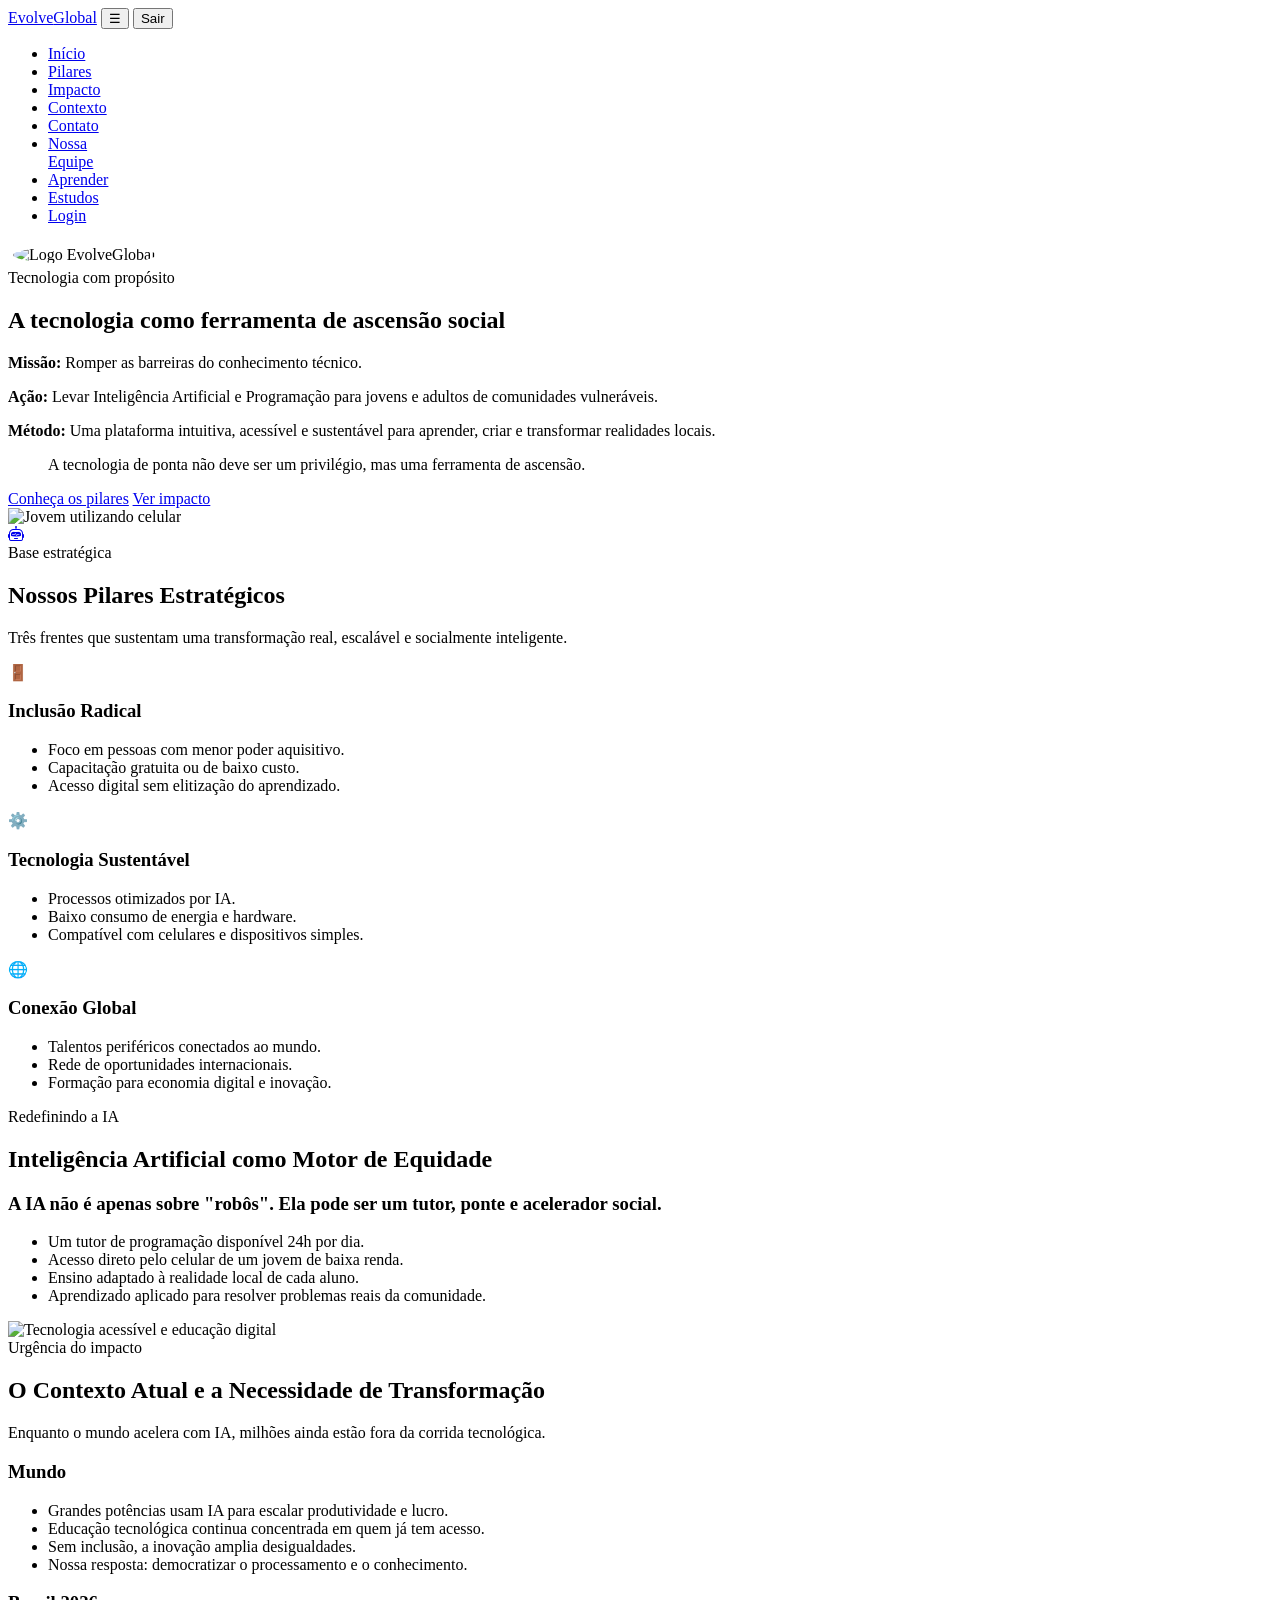
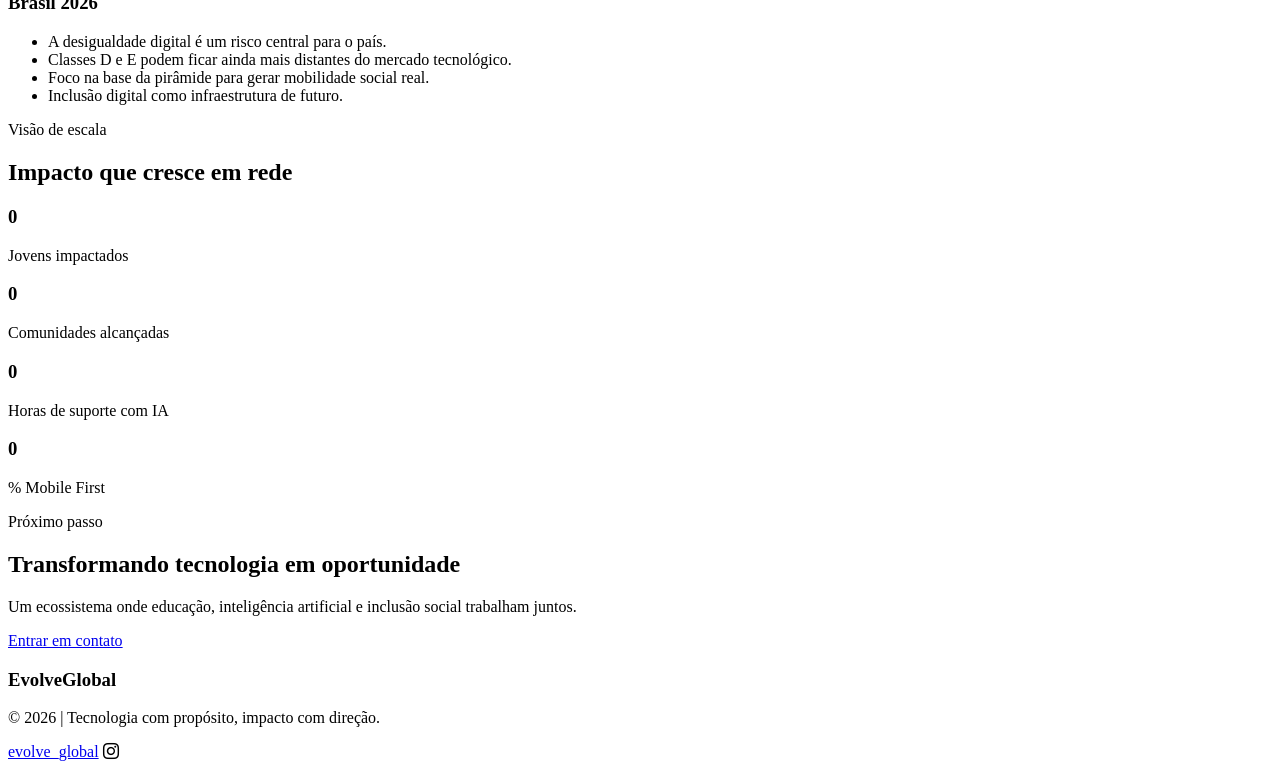
==== index.html @ a1ec90a8 "pagina da equipe do projeto" ====
<!DOCTYPE html>
<html lang="pt-BR">

<head>
  <meta charset="UTF-8">
  <meta name="viewport" content="width=device-width, initial-scale=1.0">
  <title>EvolveGlobal | Tecnologia como Ascensão Social</title>
  <link rel="stylesheet" href="css/style.css">
  <link rel="stylesheet" href="https://cdn.jsdelivr.net/npm/bootstrap-icons@1.13.1/font/bootstrap-icons.min.css">
</head>

<body>

  <!-- HEADER -->
  <header class="header">
    <div class="container nav-container">
      <a href="#inicio" class="logo">Evolve<span>Global</span></a>

      <!-- menu mobile -->
      <button class="menu-btn" id="menuBtn">☰</button>
      <button onclick="logout()" class="btn-logout">Sair</button>

      <nav class="nav" id="navMenu">
        <ul>
          <li><a href="#inicio">Início</a></li>
          <li><a href="#pilares">Pilares</a></li>
          <li><a href="#impacto">Impacto</a></li>
          <li><a href="#contexto">Contexto</a></li>
          <li><a href="#contato">Contato</a></li>
          <li><a href="criadores.html">Nossa <br> Equipe</a></li>
          <li><a href="criando.html">Aprender</a></li>
          <li><a href="estudo.html">Estudos</a></li>
          <li><a href="login.html">Login</a></li>
        </ul>
      </nav>

      <div class="img-header">
        <img src="images/foto_evolve.png" alt="Logo EvolveGlobal" width="90" style="border-radius: 50%; padding: 5px;">
      </div>
    </div>
  </header>

  <!-- HERO -->
  <section class="hero" id="inicio">
    <div class="hero-overlay"></div>

    <div class="container hero-grid">
      <div class="hero-content reveal">
        <span class="tag">Tecnologia com propósito</span>
        <h1>A tecnologia como ferramenta de ascensão social</h1>

        <div class="hero-info">
          <p><strong>Missão:</strong> Romper as barreiras do conhecimento técnico.</p>
          <p><strong>Ação:</strong> Levar Inteligência Artificial e Programação para jovens e adultos de comunidades
            vulneráveis.</p>
          <p><strong>Método:</strong> Uma plataforma intuitiva, acessível e sustentável para aprender, criar e
            transformar realidades locais.</p>
        </div>

        <div class="hero-line"></div>



        <blockquote>
          A tecnologia de ponta não deve ser um privilégio, mas uma ferramenta de ascensão.
        </blockquote>

        <div class="hero-buttons">
          <a href="#pilares" class="btn btn-primary">Conheça os pilares</a>
          <a href="#impacto" class="btn btn-outline">Ver impacto</a>
        </div>
      </div>

      <div class="hero-image reveal">
        <img src="images/main_image.jpeg" alt="Jovem utilizando celular">
      </div>
    </div>
  </section>

  <div class="bot">
    <a href="chat.html">
      <i class="bi bi-robot" id="robot-chat">
      </i>
    </a>
  </div>

  <!-- PILARES -->
  <section class="section pilares" id="pilares">
    <div class="container">
      <div class="section-header reveal">
        <span class="mini-tag">Base estratégica</span>
        <h2>Nossos Pilares Estratégicos</h2>
        <p>Três frentes que sustentam uma transformação real, escalável e socialmente inteligente.</p>
      </div>

      <div class="pilares-grid">
        <div class="pillar-card reveal">
          <div class="pillar-icon">🚪</div>
          <h3>Inclusão Radical</h3>
          <ul>
            <li>Foco em pessoas com menor poder aquisitivo.</li>
            <li>Capacitação gratuita ou de baixo custo.</li>
            <li>Acesso digital sem elitização do aprendizado.</li>
          </ul>
        </div>

        <div class="pillar-card reveal">
          <div class="pillar-icon">⚙️</div>
          <h3>Tecnologia Sustentável</h3>
          <ul>
            <li>Processos otimizados por IA.</li>
            <li>Baixo consumo de energia e hardware.</li>
            <li>Compatível com celulares e dispositivos simples.</li>
          </ul>
        </div>

        <div class="pillar-card reveal">
          <div class="pillar-icon">🌐</div>
          <h3>Conexão Global</h3>
          <ul>
            <li>Talentos periféricos conectados ao mundo.</li>
            <li>Rede de oportunidades internacionais.</li>
            <li>Formação para economia digital e inovação.</li>
          </ul>
        </div>
      </div>
    </div>
  </section>

  <!-- IMPACTO / IA -->
  <section class="section impacto" id="impacto">
    <div class="container impacto-grid">
      <div class="impacto-text reveal">
        <span class="mini-tag">Redefinindo a IA</span>
        <h2>Inteligência Artificial como Motor de Equidade</h2>

        <h3>
          A IA não é apenas sobre <span>"robôs"</span>.
          Ela pode ser um <strong>tutor, ponte e acelerador social</strong>.
        </h3>

        <ul>
          <li>Um tutor de programação disponível 24h por dia.</li>
          <li>Acesso direto pelo celular de um jovem de baixa renda.</li>
          <li>Ensino adaptado à realidade local de cada aluno.</li>
          <li>Aprendizado aplicado para resolver problemas reais da comunidade.</li>
        </ul>

        <!-- <a href="#contexto" class="btn btn-primary">Entender o contexto</a> -->
      </div>

      <div class="impacto-image reveal">
        <img src="images/main_image1.png" alt="Tecnologia acessível e educação digital">
      </div>
    </div>
  </section>

  <!-- CONTEXTO -->
  <section class="section contexto" id="contexto">
    <div class="container">
      <div class="section-header reveal">
        <span class="mini-tag">Urgência do impacto</span>
        <h2>O Contexto Atual e a Necessidade de Transformação</h2>
        <p>Enquanto o mundo acelera com IA, milhões ainda estão fora da corrida tecnológica.</p>
      </div>

      <div class="context-grid">
        <div class="context-card light reveal">
          <h3>Mundo</h3>
          <ul>
            <li>Grandes potências usam IA para escalar produtividade e lucro.</li>
            <li>Educação tecnológica continua concentrada em quem já tem acesso.</li>
            <li>Sem inclusão, a inovação amplia desigualdades.</li>
            <li>Nossa resposta: democratizar o processamento e o conhecimento.</li>
          </ul>
        </div>

        <div class="context-card dark reveal">
          <h3>Brasil 2026</h3>
          <ul>
            <li>A desigualdade digital é um risco central para o país.</li>
            <li>Classes D e E podem ficar ainda mais distantes do mercado tecnológico.</li>
            <li>Foco na base da pirâmide para gerar mobilidade social real.</li>
            <li>Inclusão digital como infraestrutura de futuro.</li>
          </ul>
        </div>
      </div>
    </div>
  </section>

  <!-- NÚMEROS -->
  <section class="section stats">
    <div class="container">
      <div class="section-header reveal">
        <span class="mini-tag">Visão de escala</span>
        <h2>Impacto que cresce em rede</h2>
      </div>

      <div class="stats-grid">
        <div class="stat-card reveal">
          <h3 class="counter" data-target="5000">0</h3>
          <p>Jovens impactados</p>
        </div>

        <div class="stat-card reveal">
          <h3 class="counter" data-target="120">0</h3>
          <p>Comunidades alcançadas</p>
        </div>

        <div class="stat-card reveal">
          <h3 class="counter" data-target="24">0</h3>
          <p>Horas de suporte com IA</p>
        </div>

        <div class="stat-card reveal">
          <h3 class="counter" data-target="100">0</h3>
          <p>% Mobile First</p>
        </div>
      </div>
    </div>
  </section>

  <!-- CTA -->
  <section class="cta" id="contato">
    <div class="container cta-box reveal">
      <span class="mini-tag">Próximo passo</span>
      <h2>Transformando tecnologia em oportunidade</h2>
      <p>
        Um ecossistema onde educação, inteligência artificial e inclusão social trabalham juntos.
      </p>
      <div class="cta-buttons">
        <!-- <a href="#inicio" class="btn btn-primary">Voltar ao topo</a> -->
        <a href="mailto:administrativo@evolveglobal.com" class="btn btn-outline-light">Entrar em contato</a>
      </div>
    </div>
  </section>

  <!-- REGISTER AND LOGIN -->
  <!-- <section class="login" id="log">
    <div class="container login-box reveal">
      <span class="mini-tag">Começar</span>
      <h3 id="welcomeTitle">Entre para a plataforma</h3>
      <p id="welcomeText">Faça seu cadastro para acessar nossa plataforma e começar suas atividades.</p>

      <div class="login-buttons" id="authButtons">
        <a href="cadastro.html" class="btn btn-primary">Cadastrar</a>
        <a href="login.html" class="btn btn-primary">Login</a>
      </div>
    </div>
  </section> -->

  <!-- FOOTER -->
  <footer class="footer">
    <div class="container footer-content">
      <h3>Evolve<span>Global</span></h3>
      <p>© 2026 | Tecnologia com propósito, impacto com direção.</p>
      <a href="https://www.instagram.com/evolvea_global?utm_source=ig_web_button_share_sheet&igsh=ZDNlZDc0MzIxNw==" target="_blank" rel="noopener noreferrer">evolve_global</a>
      <i class="bi bi-instagram"></i>
    </div>
  </footer>

  <script src="js/script.js"></script>
</body>

</html>
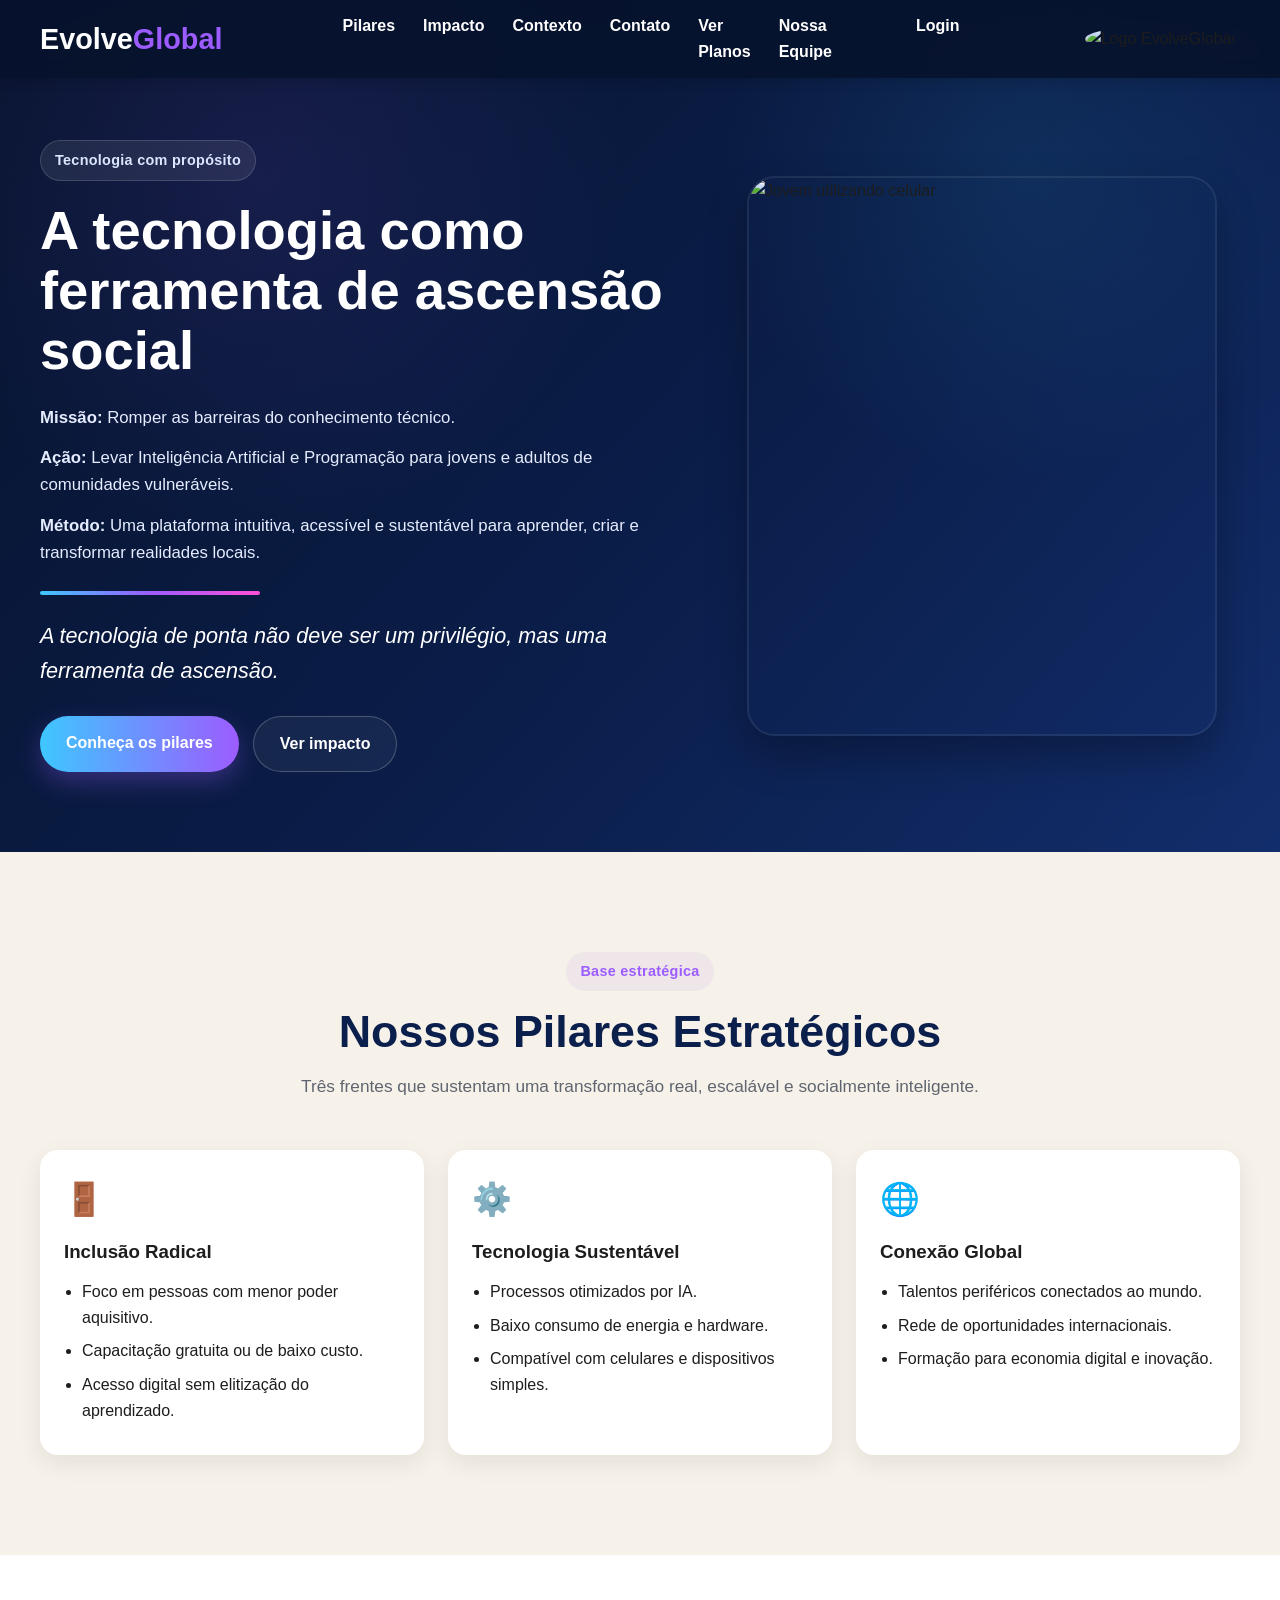
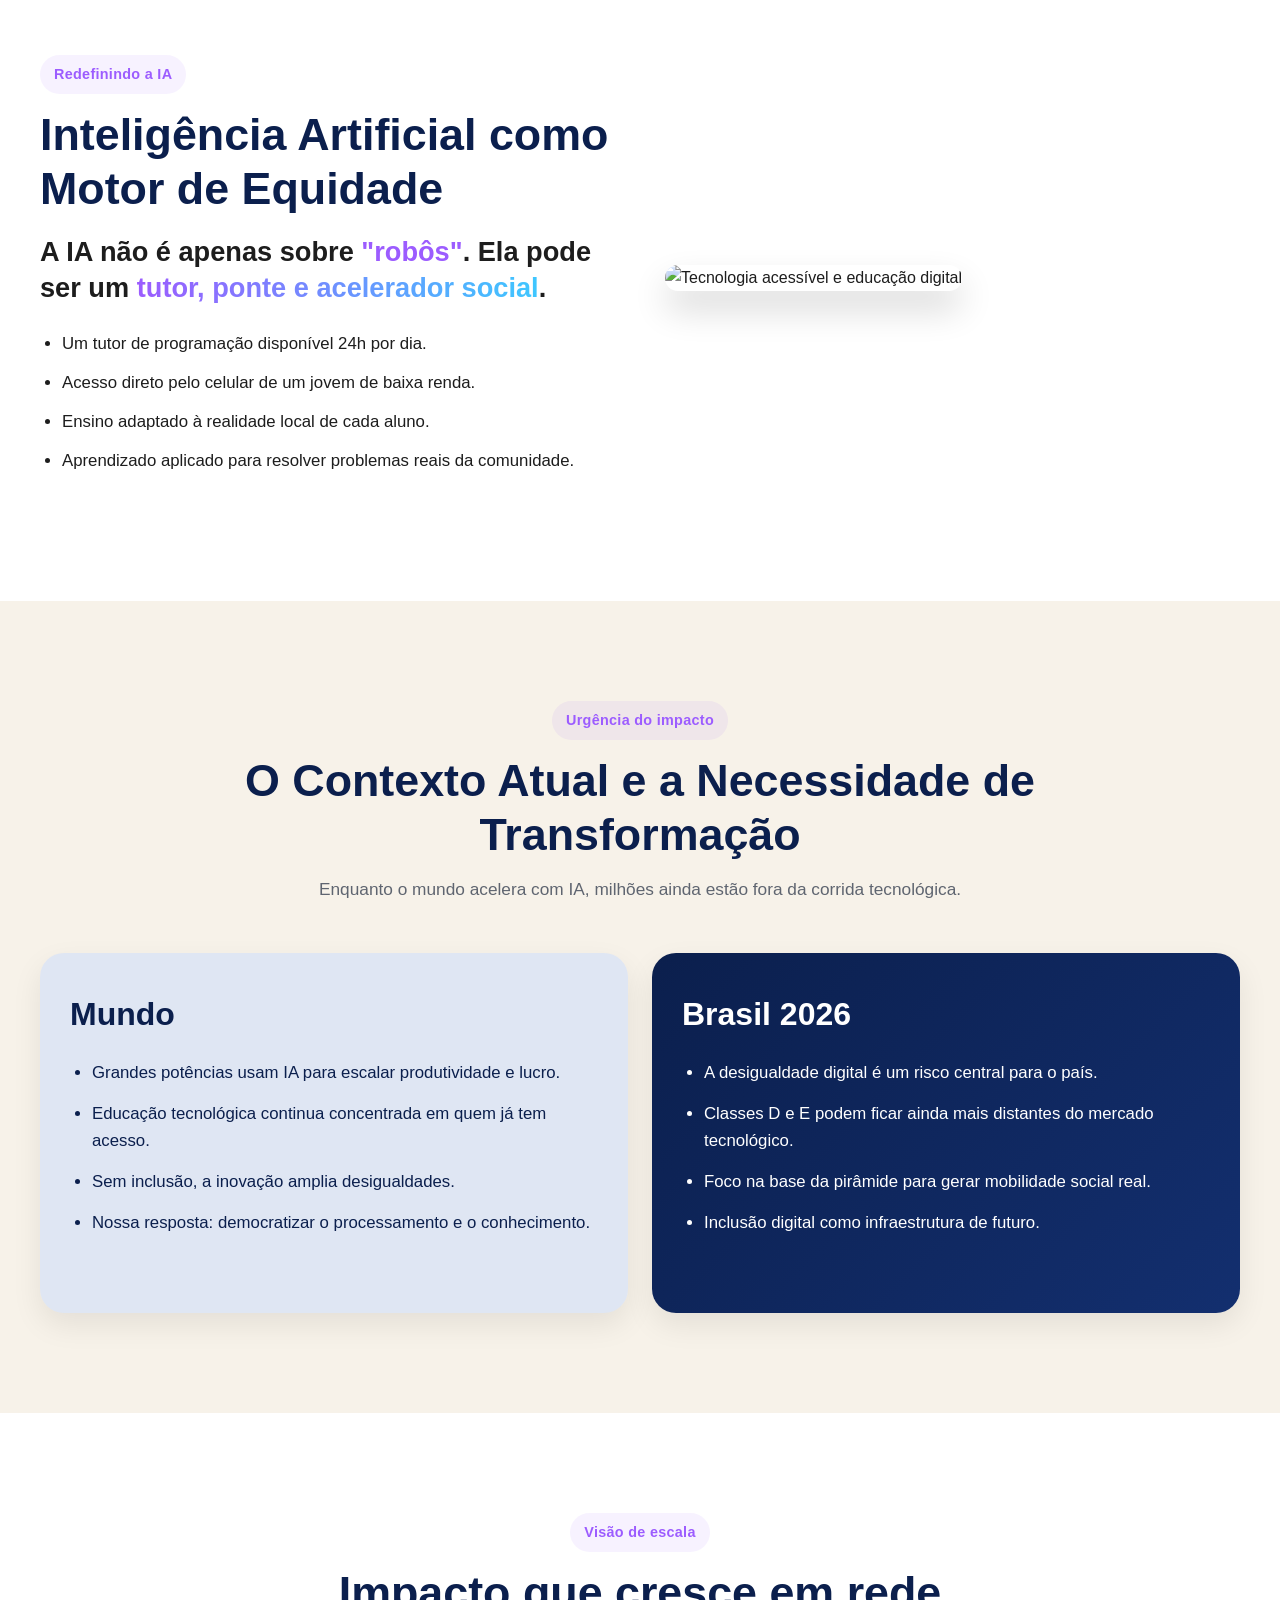
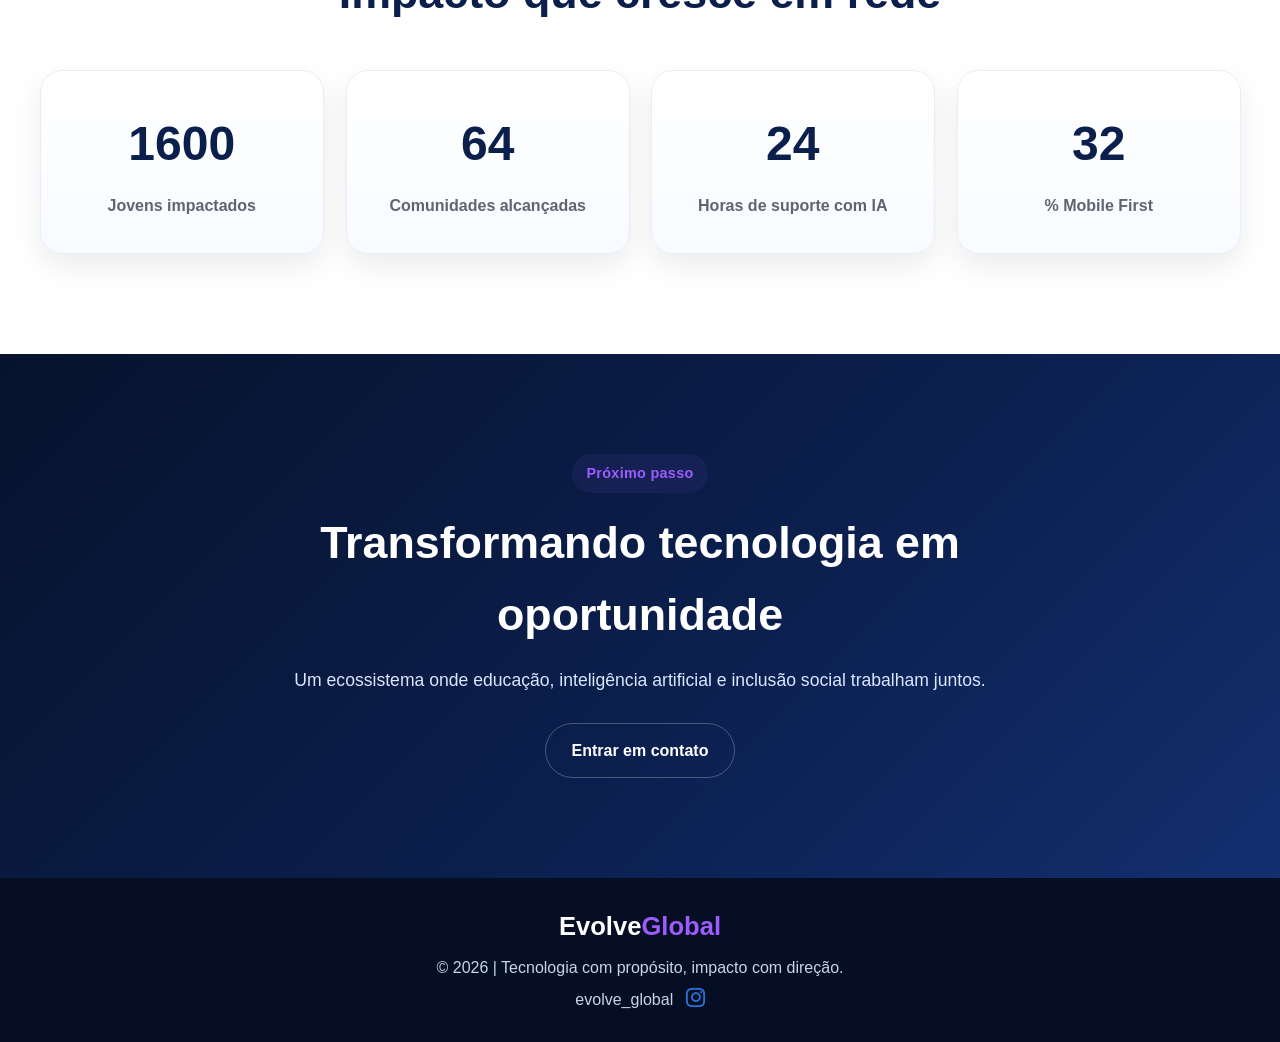
==== commit a9defbf7: "Ultimas alterações" ====
--- a/index.html
+++ b/index.html
@@ -18,18 +18,21 @@
 
       <!-- menu mobile -->
       <button class="menu-btn" id="menuBtn">☰</button>
-      <button onclick="logout()" class="btn-logout">Sair</button>
+      <div class="oculto" id="LogOut">
+         <button onclick="logout()" class="btn-logout">Sair</button>
+      </div>
 
       <nav class="nav" id="navMenu">
         <ul>
-          <li><a href="#inicio">Início</a></li>
+          <!-- <li><a href="#inicio">Início</a></li> -->
           <li><a href="#pilares">Pilares</a></li>
           <li><a href="#impacto">Impacto</a></li>
           <li><a href="#contexto">Contexto</a></li>
           <li><a href="#contato">Contato</a></li>
+          <li><a href="planos.html">Ver <br>Planos</a></li>
           <li><a href="criadores.html">Nossa <br> Equipe</a></li>
-          <li><a href="criando.html">Aprender</a></li>
-          <li><a href="estudo.html">Estudos</a></li>
+          <li><a id="LogAprender" class="oculto" href="criando.html">Aprender</a></li>
+          <li><a id="LogEstudar" class="oculto" href="estudo.html">Estudos</a></li>
           <li><a href="login.html">Login</a></li>
         </ul>
       </nav>
@@ -77,11 +80,13 @@
     </div>
   </section>
 
-  <div class="bot">
-    <a href="chat.html">
-      <i class="bi bi-robot" id="robot-chat">
-      </i>
-    </a>
+  <div class="oculto" id="LogBot">
+    <div class="bot">
+      <a href="chat.html">
+        <i class="bi bi-robot" id="robot-chat">
+        </i>
+      </a>
+    </div>
   </div>
 
   <!-- PILARES -->
@@ -235,6 +240,55 @@
     </div>
   </section>
 
+  <!-- DOAÇÃO
+<section class="section donation" id="doacao">
+  <div class="container donation-box reveal">
+    <span class="mini-tag">Faça parte da transformação</span>
+
+    <h2>Ajude a democratizar a tecnologia</h2>
+
+    <p>
+      Sua contribuição permite que jovens e adultos de comunidades
+      vulneráveis tenham acesso gratuito à programação, inteligência
+      artificial e oportunidades na economia digital.
+    </p>
+
+    <div class="donation-cards">
+      <div class="donation-card">
+        <h3>💙 R$ 20</h3>
+        <p>Ajuda a manter materiais de estudo disponíveis na plataforma.</p>
+      </div>
+
+      <div class="donation-card">
+        <h3>💚 R$ 50</h3>
+        <p>Contribui para a criação de novos conteúdos e atividades.</p>
+      </div>
+
+      <div class="donation-card">
+        <h3>🚀 R$ 100+</h3>
+        <p>Auxilia na expansão do projeto para mais comunidades e alunos.</p>
+      </div>
+    </div>
+
+    <div class="donation-buttons">
+      <a href="#" class="btn btn-primary">
+        <i class="bi bi-heart-fill"></i>
+        Fazer uma doação
+      </a>
+
+      <a href="#" class="btn btn-outline-light">
+        <i class="bi bi-qr-code"></i>
+        Doar via PIX
+      </a>
+    </div>
+
+    <p class="donation-footer">
+      Cada contribuição fortalece nossa missão de transformar tecnologia
+      em ascensão social.
+    </p>
+  </div>
+</section> -->
+
   <!-- REGISTER AND LOGIN -->
   <!-- <section class="login" id="log">
     <div class="container login-box reveal">
@@ -254,7 +308,8 @@
     <div class="container footer-content">
       <h3>Evolve<span>Global</span></h3>
       <p>© 2026 | Tecnologia com propósito, impacto com direção.</p>
-      <a href="https://www.instagram.com/evolvea_global?utm_source=ig_web_button_share_sheet&igsh=ZDNlZDc0MzIxNw==" target="_blank" rel="noopener noreferrer">evolve_global</a>
+      <a href="https://www.instagram.com/evolvea_global?utm_source=ig_web_button_share_sheet&igsh=ZDNlZDc0MzIxNw=="
+        target="_blank" rel="noopener noreferrer">evolve_global</a>
       <i class="bi bi-instagram"></i>
     </div>
   </footer>
--- a/css/style.css
+++ b/css/style.css
@@ -0,0 +1,744 @@
+* {
+  margin: 0;
+  padding: 0;
+  box-sizing: border-box;
+}
+
+:root {
+  --bg: #f7f2e9;
+  --white: #ffffff;
+  --dark: #07132d;
+  --dark-2: #0b1f4d;
+  --text: #1d1d1d;
+  --muted: #5f6570;
+  --blue: #3ec7ff;
+  --purple: #9c5cff;
+  --pink: #ff4fd8;
+  --border: #e9e2d6;
+  --shadow: 0 12px 30px rgba(0, 0, 0, 0.08);
+}
+
+html {
+  scroll-behavior: smooth;
+}
+
+body {
+  font-family: Arial, Helvetica, sans-serif;
+  background: var(--bg);
+  color: var(--text);
+  line-height: 1.6;
+  overflow-x: hidden;
+}
+
+/* CONTAINER */
+.container {
+  width: 100%;
+  max-width: 1240px;
+  margin: 0 auto;
+  padding: 0 20px;
+}
+
+/* HEADER */
+.header {
+  position: fixed;
+  width: 100%;
+  top: 0;
+  left: 0;
+  z-index: 1000;
+  background: rgba(7, 19, 45, 0.92);
+  backdrop-filter: blur(10px);
+  box-shadow: 0 3px 12px rgba(0, 0, 0, 0.15);
+}
+
+.oculto {
+  display: none;
+}
+
+.nav-container {
+  min-height: 78px;
+  display: flex;
+  align-items: center;
+  justify-content: space-between;
+  gap: 20px;
+}
+
+.logo {
+  text-decoration: none;
+  color: var(--white);
+  font-size: 1.8rem;
+  font-weight: 800;
+}
+
+.logo span {
+  color: var(--purple);
+}
+
+.nav ul {
+  list-style: none;
+  display: flex;
+  gap: 28px;
+}
+
+.nav a {
+  text-decoration: none;
+  color: var(--white);
+  font-weight: 600;
+  transition: 0.3s;
+}
+
+.nav a:hover {
+  color: var(--blue);
+}
+
+.menu-btn {
+  display: none;
+  border: none;
+  background: transparent;
+  color: var(--white);
+  font-size: 2rem;
+  cursor: pointer;
+}
+
+/* HERO */
+.hero {
+  position: relative;
+  padding: 140px 0 80px;
+  background:
+    radial-gradient(circle at 20% 20%, rgba(156, 92, 255, 0.12), transparent 30%),
+    radial-gradient(circle at 80% 20%, rgba(62, 199, 255, 0.10), transparent 25%),
+    linear-gradient(135deg, #07132d 0%, #0b1f4d 55%, #132f6f 100%);
+  overflow: hidden;
+}
+
+.hero-overlay {
+  position: absolute;
+  inset: 0;
+  background: linear-gradient(to right, rgba(7, 19, 45, 0.2), rgba(7, 19, 45, 0.05));
+}
+
+.hero-grid {
+  position: relative;
+  z-index: 2;
+  display: grid;
+  grid-template-columns: 1.1fr 0.9fr;
+  gap: 50px;
+  align-items: center;
+}
+
+.tag,
+.mini-tag {
+  display: inline-block;
+  padding: 8px 14px;
+  border-radius: 999px;
+  font-size: 0.9rem;
+  font-weight: 700;
+  letter-spacing: 0.3px;
+}
+
+.tag {
+  background: rgba(255, 255, 255, 0.08);
+  color: #dbe7ff;
+  border: 1px solid rgba(255, 255, 255, 0.15);
+  margin-bottom: 20px;
+}
+
+.mini-tag {
+  background: rgba(156, 92, 255, 0.08);
+  color: var(--purple);
+  margin-bottom: 14px;
+}
+
+.hero-content h1 {
+  font-size: 3.4rem;
+  line-height: 1.1;
+  color: var(--white);
+  margin-bottom: 24px;
+}
+
+.hero-info p {
+  color: #e6ecff;
+  margin-bottom: 14px;
+  font-size: 1.05rem;
+}
+
+.hero-line {
+  width: 220px;
+  height: 4px;
+  border-radius: 999px;
+  background: linear-gradient(90deg, var(--blue), var(--purple), var(--pink));
+  margin: 24px 0;
+}
+
+.hero-content blockquote {
+  color: #ffffff;
+  font-size: 1.35rem;
+  font-style: italic;
+  margin-bottom: 28px;
+}
+
+.hero-buttons {
+  display: flex;
+  gap: 14px;
+  flex-wrap: wrap;
+}
+
+.hero-image {
+  display: flex;
+  justify-content: center;
+}
+
+.hero-image img {
+  width: 100%;
+  max-width: 470px;
+  height: 560px;
+  object-fit: cover;
+  border-radius: 28px;
+  box-shadow: 0 20px 40px rgba(0, 0, 0, 0.28);
+  border: 2px solid rgba(255, 255, 255, 0.08);
+  transition: transform 0.4s ease;
+}
+
+.hero-image img:hover {
+  transform: scale(1.05);
+}
+
+/* BOTÕES */
+.btn {
+  display: inline-block;
+  padding: 14px 26px;
+  border-radius: 999px;
+  text-decoration: none;
+  font-weight: 700;
+  transition: 0.3s;
+}
+
+.btn-primary {
+  background: linear-gradient(90deg, var(--blue), var(--purple));
+  color: var(--white);
+  box-shadow: 0 10px 25px rgba(156, 92, 255, 0.3);
+}
+
+.btn-primary:hover {
+  transform: translateY(-3px);
+}
+
+.btn-outline {
+  color: var(--white);
+  border: 1px solid rgba(255, 255, 255, 0.22);
+  background: rgba(255, 255, 255, 0.05);
+}
+
+.btn-outline:hover {
+  background: rgba(255, 255, 255, 0.1);
+}
+
+.btn-outline-light {
+  color: var(--white);
+  border: 1px solid rgba(255, 255, 255, 0.25);
+}
+
+.btn-outline-light:hover {
+  background: rgba(255, 255, 255, 0.08);
+}
+
+/* SECTION */
+.section {
+  padding: 100px 0;
+}
+
+.section-header {
+  text-align: center;
+  max-width: 800px;
+  margin: 0 auto 50px;
+}
+
+.section-header h2 {
+  font-size: 2.8rem;
+  color: var(--dark-2);
+  margin-bottom: 14px;
+  line-height: 1.2;
+}
+
+.section-header p {
+  color: var(--muted);
+  font-size: 1.08rem;
+}
+
+/* GRID DOS PILARES */
+.pilares-grid {
+  display: grid;
+  grid-template-columns: repeat(3, 1fr);
+  gap: 24px;
+  margin-top: 40px;
+}
+
+.pillar-card {
+  background: #ffffff;
+  border-radius: 18px;
+  padding: 24px;
+  box-shadow: 0 8px 25px rgba(0, 0, 0, 0.08);
+  transition: transform 0.3s ease, box-shadow 0.3s ease;
+}
+
+.pillar-card:hover {
+  transform: translateY(-8px);
+  box-shadow: 0 14px 35px rgba(0, 0, 0, 0.12);
+}
+
+.pillar-icon {
+  font-size: 2rem;
+  margin-bottom: 12px;
+}
+
+.pillar-card h3 {
+  margin-bottom: 12px;
+}
+
+.pillar-card ul {
+  padding-left: 18px;
+}
+
+.pillar-card li {
+  margin-bottom: 8px;
+}
+
+/* IMPACTO */
+.impacto {
+  background: #fff;
+}
+
+.impacto-grid {
+  display: grid;
+  grid-template-columns: 1fr 1fr;
+  gap: 50px;
+  align-items: center;
+}
+
+.impacto-text h2 {
+  font-size: 2.8rem;
+  color: var(--dark-2);
+  margin-bottom: 18px;
+  line-height: 1.2;
+}
+
+.impacto-text h3 {
+  font-size: 1.7rem;
+  line-height: 1.35;
+  margin-bottom: 24px;
+  color: #1d1d1d;
+}
+
+.impacto-text h3 span {
+  color: var(--purple);
+  font-weight: 800;
+}
+
+.impacto-text h3 strong {
+  background: linear-gradient(90deg, var(--purple), var(--blue));
+  -webkit-background-clip: text;
+  -webkit-text-fill-color: transparent;
+}
+
+.impacto-text ul {
+  padding-left: 22px;
+  margin-bottom: 26px;
+}
+
+.impacto-text li {
+  margin-bottom: 12px;
+  font-size: 1.05rem;
+}
+
+.impacto-image img {
+  width: 100%;
+  max-width: 100%;
+  height: 520px;
+  object-fit: cover;
+  border-radius: 24px;
+  box-shadow: 0 18px 35px rgba(0, 0, 0, 0.16);
+}
+
+/* CONTEXTO */
+.contexto {
+  background: var(--bg);
+}
+
+.context-grid {
+  display: grid;
+  grid-template-columns: 1fr 1fr;
+  gap: 24px;
+}
+
+.context-card {
+  padding: 36px 30px;
+  border-radius: 24px;
+  min-height: 360px;
+  box-shadow: var(--shadow);
+}
+
+.context-card h3 {
+  font-size: 2rem;
+  margin-bottom: 20px;
+}
+
+.context-card ul {
+  padding-left: 22px;
+}
+
+.context-card li {
+  margin-bottom: 14px;
+  font-size: 1.05rem;
+}
+
+.context-card.light {
+  background: #dfe6f3;
+  color: var(--dark-2);
+}
+
+.context-card.dark {
+  background: linear-gradient(135deg, #0b1f4d 0%, #132f6f 100%);
+  color: var(--white);
+}
+
+/* STATS */
+.stats {
+  background: #fff;
+}
+
+.stats-grid {
+  display: grid;
+  grid-template-columns: repeat(4, 1fr);
+  gap: 22px;
+}
+
+.stat-card {
+  background: linear-gradient(180deg, #ffffff 0%, #f8fbff 100%);
+  border: 1px solid #e7eef8;
+  border-radius: 22px;
+  padding: 35px 20px;
+  text-align: center;
+  box-shadow: var(--shadow);
+}
+
+.stat-card h3 {
+  font-size: 3rem;
+  color: var(--dark-2);
+  margin-bottom: 10px;
+}
+
+.stat-card p {
+  color: var(--muted);
+  font-weight: 600;
+}
+
+/* CTA */
+.cta {
+  padding: 100px 0;
+  background: linear-gradient(135deg, #07132d 0%, #0b1f4d 55%, #132f6f 100%);
+}
+
+.cta-box {
+  text-align: center;
+  color: var(--white);
+  max-width: 900px;
+  margin: 0 auto;
+}
+
+.cta-box h2 {
+  font-size: 2.8rem;
+  margin-bottom: 16px;
+}
+
+.cta-box p {
+  font-size: 1.1rem;
+  color: #dbe7ff;
+  margin-bottom: 28px;
+}
+
+.cta-buttons {
+  display: flex;
+  justify-content: center;
+  gap: 14px;
+  flex-wrap: wrap;
+}
+
+/* LOGIN AND REGISTER */
+.login {
+  padding: 100px 0;
+  background: linear-gradient(135deg, #07132d 0%, #0b1f4d 55%, #132f6f 100%);
+}
+
+.login-box {
+  text-align: center;
+  color: var(--white);
+  max-width: 900px;
+  margin: 0 auto;
+}
+
+.login-box h3 {
+  font-size: 2.8rem;
+  margin-bottom: 16px;
+}
+
+.login-box p {
+  font-size: 1.1rem;
+  color: #e6ecff;
+  margin-bottom: 28px;
+}
+
+.login-buttons {
+  display: flex;
+  justify-content: center;
+  gap: 14px;
+  flex-wrap: wrap;
+}
+
+/* FOOTER */
+.footer {
+  background: #050e22;
+  padding: 28px 0;
+}
+
+.footer-content {
+  text-align: center;
+}
+
+.footer-content h3 {
+  color: var(--white);
+  font-size: 1.6rem;
+  margin-bottom: 8px;
+}
+
+.footer-content h3 span {
+  color: var(--purple);
+}
+
+.footer-content p {
+  color: #c8d3ee;
+}
+
+.footer-content a {
+  color: #c8d3ee;
+  text-decoration: none;
+  font-weight: 500;
+  margin-top: 6px;
+  display: inline-block;
+}
+
+.footer-content a:hover {
+  color: var(--purple);
+}
+
+.footer-content i {
+  color: #2b70d8;
+  font-size: 1.2rem;
+  margin-left: 8px;
+  transition: color 0.3s ease;
+}
+
+.footer-content i:hover {
+  color: var(--purple);
+}
+
+/* ANIMAÇÃO AO ROLAR */
+.reveal {
+  opacity: 0;
+  transform: translateY(40px);
+  transition: opacity 0.8s ease, transform 0.8s ease;
+  will-change: opacity, transform;
+}
+
+.reveal.active {
+  opacity: 1;
+  transform: translateY(0);
+}
+
+/* RESPONSIVO */
+@media (max-width: 1100px) {
+  .hero-grid,
+  .impacto-grid {
+    grid-template-columns: 1fr;
+  }
+
+  .hero-content {
+    order: 1;
+  }
+
+  .hero-image {
+    order: 2;
+  }
+
+  .hero-image img,
+  .impacto-image img {
+    max-width: 100%;
+    height: auto;
+  }
+
+  .pilares-grid {
+    grid-template-columns: 1fr;
+  }
+
+  .stats-grid {
+    grid-template-columns: repeat(2, 1fr);
+  }
+
+  .img-header {
+    display: none;
+  }
+}
+
+@media (max-width: 768px) {
+  .menu-btn {
+    display: block;
+    order: 2;
+  }
+
+  .img-header {
+    display: none;
+  }
+
+  .nav {
+    position: absolute;
+    top: 78px;
+    right: 20px;
+    width: 230px;
+    background: #0b1f4d;
+    border-radius: 16px;
+    padding: 18px;
+    box-shadow: 0 14px 28px rgba(0, 0, 0, 0.25);
+    display: none;
+  }
+
+  .nav.active {
+    display: block;
+  }
+
+  .nav ul {
+    flex-direction: column;
+    gap: 14px;
+  }
+
+  .hero {
+    padding: 120px 0 70px;
+  }
+
+  .hero-content h1 {
+    font-size: 2.2rem;
+  }
+
+  .hero-content blockquote {
+    font-size: 1.1rem;
+  }
+
+  .section {
+    padding: 80px 0;
+  }
+
+  .section-header h2,
+  .impacto-text h2,
+  .cta-box h2,
+  .login-box h3 {
+    font-size: 2rem;
+  }
+
+  .impacto-text h3 {
+    font-size: 1.3rem;
+  }
+
+  .context-grid,
+  .stats-grid {
+    grid-template-columns: 1fr;
+  }
+
+  .context-card h3 {
+    font-size: 1.6rem;
+  }
+
+  .stat-card h3 {
+    font-size: 2.3rem;
+  }
+}
+
+.btn-logout {
+  padding: 10px 18px;
+  border: none;
+  border-radius: 10px;
+  background: linear-gradient(90deg, #ff4d4d, #ff6b6b);
+  color: white;
+  font-weight: bold;
+  cursor: pointer;
+  transition: 0.3s ease;
+}
+
+.btn-logout:hover {
+  transform: scale(1.05);
+  box-shadow: 0 8px 20px rgba(255, 77, 77, 0.3);
+}
+
+/* Estilo do bot */
+/* Estilo para o bot do chat */
+.bot {
+  position: fixed;
+  bottom: 30px;
+  right: 30px;
+  z-index: 1000;
+  transition: all 0.3s ease;
+}
+
+.bot a {
+  display: flex;
+  align-items: center;
+  justify-content: center;
+  width: 60px;
+  height: 60px;
+  background: linear-gradient(135deg, #667eea 0%, #764ba2 100%);
+  border-radius: 50%;
+  transition: all 0.3s ease;
+  box-shadow: 0 4px 15px rgba(0, 0, 0, 0.2);
+  text-decoration: none;
+}
+
+.bot a:hover {
+  transform: scale(1.1);
+  box-shadow: 0 6px 20px rgba(0, 0, 0, 0.3);
+}
+
+.bot i {
+  color: white;
+  font-size: 30px;
+  transition: transform 0.3s ease;
+}
+
+.bot a:hover i {
+  transform: scale(1.05);
+}
+
+/* Animação de entrada/saída */
+.bot.hide {
+  opacity: 0;
+  visibility: hidden;
+  transform: translateY(20px);
+}
+
+.bot.show {
+  opacity: 1;
+  visibility: visible;
+  transform: translateY(0);
+}
+
+/* Para dispositivos móveis */
+@media (max-width: 768px) {
+  .bot {
+    bottom: 20px;
+    right: 20px;
+  }
+  
+  .bot a {
+    width: 50px;
+    height: 50px;
+  }
+  
+  .bot i {
+    font-size: 24px;
+  }
+}
